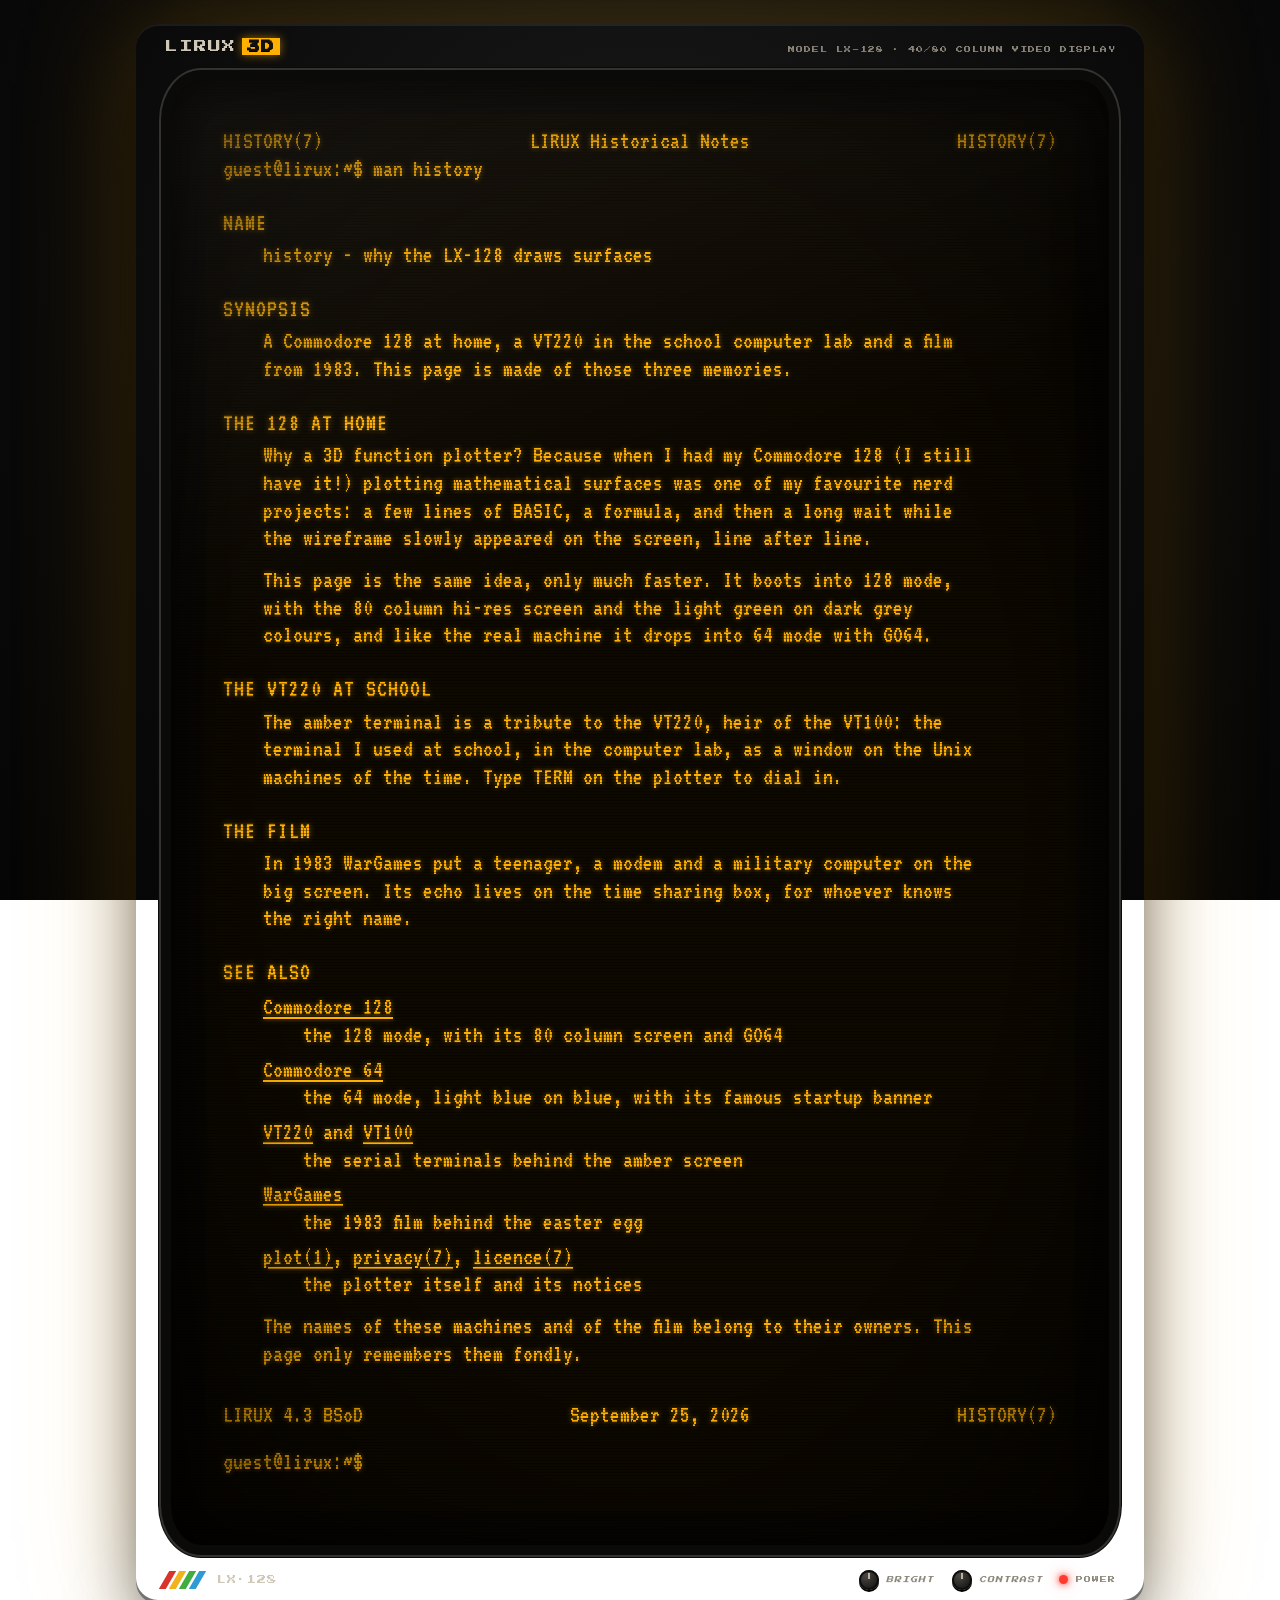
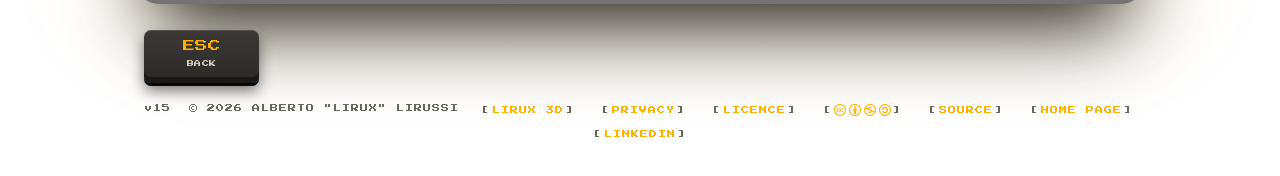
==== history.html @ 651aecba "Add the history page with the notes behind the project A man page on the amber terminal about the Co" ====
<!doctype html>
<html lang="en" data-theme="amber">
<head>
  <meta charset="utf-8">
  <meta name="viewport" content="width=device-width, initial-scale=1">
  <!-- Content security policy: only resources from this site, plus the
       GoatCounter script for the anonymous visit count. -->
  <meta http-equiv="Content-Security-Policy" content="default-src 'none'; script-src 'self' https://gc.zgo.at; style-src 'self' 'unsafe-inline'; font-src 'self'; img-src 'self' https://lirux-lx128.goatcounter.com; connect-src https://lirux-lx128.goatcounter.com; base-uri 'none'; form-action 'none'">
  <meta name="referrer" content="strict-origin-when-cross-origin">
  <title>History · Lirux 3D</title>
  <meta name="description" content="Why LX-128 Surface Retroplot exists: a Commodore 128 at home, a VT220 in the school lab and a film from 1983.">
  <link rel="icon" href="favicon.ico" sizes="32x32">
  <link rel="icon" href="favicon.svg" type="image/svg+xml">
  <link rel="apple-touch-icon" href="apple-touch-icon.png">
  <meta name="theme-color" content="#0a0a0a">
  <link rel="preload" href="fonts/press-start-2p-latin.woff2" as="font" type="font/woff2" crossorigin>
  <link rel="preload" href="fonts/vt323-latin.woff2" as="font" type="font/woff2" crossorigin>
  <link rel="stylesheet" href="style.css">
  <script src="js/analytics.js"></script>
</head>
<body>
  <main class="rig">
    <section class="monitor" aria-label="Monitor">
      <header class="bezel-top">
        <span class="badge">LIRUX<b>3D</b></span>
        <span class="model">MODEL LX-128 &middot; 40/80 COLUMN VIDEO DISPLAY</span>
      </header>

      <div class="screen">
        <div class="display">
          <article class="doc">
            <div class="man-head"><span>HISTORY(7)</span><span>LIRUX Historical Notes</span><span>HISTORY(7)</span></div>

            <p class="cmdline">guest@lirux:~$ man history</p>

            <h2>NAME</h2>
            <p>history - why the LX-128 draws surfaces</p>

            <h2>SYNOPSIS</h2>
            <p>A Commodore 128 at home, a VT220 in the school computer lab and a film from 1983. This
              page is made of those three memories.</p>

            <h2>THE 128 AT HOME</h2>
            <p>Why a 3D function plotter? Because when I had my Commodore 128 (I still have it!)
              plotting mathematical surfaces was one of my favourite nerd projects: a few lines of
              BASIC, a formula, and then a long wait while the wireframe slowly appeared on the screen,
              line after line.</p>
            <p>This page is the same idea, only much faster. It boots into 128 mode, with the 80 column
              hi-res screen and the light green on dark grey colours, and like the real machine it
              drops into 64 mode with <code>GO64</code>.</p>

            <h2>THE VT220 AT SCHOOL</h2>
            <p>The amber terminal is a tribute to the VT220, heir of the VT100: the terminal I used at
              school, in the computer lab, as a window on the Unix machines of the time. Type
              <code>TERM</code> on the plotter to dial in.</p>

            <h2>THE FILM</h2>
            <p>In 1983 WarGames put a teenager, a modem and a military computer on the big screen. Its
              echo lives on the time sharing box, for whoever knows the right name.</p>

            <h2>SEE ALSO</h2>
            <dl>
              <dt><a href="https://en.wikipedia.org/wiki/Commodore_128" target="_blank" rel="noopener noreferrer">Commodore 128</a></dt>
              <dd>the 128 mode, with its 80 column screen and GO64</dd>
              <dt><a href="https://en.wikipedia.org/wiki/Commodore_64" target="_blank" rel="noopener noreferrer">Commodore 64</a></dt>
              <dd>the 64 mode, light blue on blue, with its famous startup banner</dd>
              <dt><a href="https://en.wikipedia.org/wiki/VT220" target="_blank" rel="noopener noreferrer">VT220</a> and <a href="https://en.wikipedia.org/wiki/VT100" target="_blank" rel="noopener noreferrer">VT100</a></dt>
              <dd>the serial terminals behind the amber screen</dd>
              <dt><a href="https://en.wikipedia.org/wiki/WarGames" target="_blank" rel="noopener noreferrer">WarGames</a></dt>
              <dd>the 1983 film behind the easter egg</dd>
              <dt><a href="./">plot(1)</a>, <a href="privacy.html">privacy(7)</a>, <a href="licence.html">licence(7)</a></dt>
              <dd>the plotter itself and its notices</dd>
            </dl>
            <p>The names of these machines and of the film belong to their owners. This page only
              remembers them fondly.</p>

            <div class="man-head man-foot"><span>LIRUX 4.3 BSoD</span><span>September 25, 2026</span><span>HISTORY(7)</span></div>
            <p class="cmdline">guest@lirux:~$ <span class="cur"> </span></p>
          </article>
        </div>
        <div class="glass" aria-hidden="true"></div>
      </div>

      <footer class="bezel-bottom">
        <div class="stripes" aria-hidden="true"><i></i><i></i><i></i><i></i></div>
        <span class="series">LX&middot;128</span>
        <div class="knobs" aria-hidden="true">
          <span class="knob"><i></i><em>BRIGHT</em></span>
          <span class="knob"><i></i><em>CONTRAST</em></span>
        </div>
        <span class="power"><span class="led"></span>POWER</span>
      </footer>
    </section>

    <nav class="keys keys-back" aria-label="Navigation">
      <a class="key" href="./"><span class="fk">ESC</span><span class="lb">BACK</span></a>
    </nav>

    <footer class="credits">
      <span class="version">v15</span>
      <span>&copy; 2026 ALBERTO "LIRUX" LIRUSSI</span>
      <a href="./">LIRUX 3D</a>
      <a href="privacy.html">PRIVACY</a>
      <a href="licence.html">LICENCE</a>
      <a class="cc" href="licence.html" title="Content licensed under CC BY-NC-SA 4.0" aria-label="Content licensed under CC BY-NC-SA 4.0"><span class="cc-badges" aria-hidden="true"><svg viewBox="5.5 -3.5 64 64"><path d="M37.441-3.5c8.951,0,16.572,3.125,22.857,9.372c3.008,3.009,5.295,6.448,6.857,10.314c1.561,3.867,2.344,7.971,2.344,12.314c0,4.381-0.773,8.486-2.314,12.313c-1.543,3.828-3.82,7.21-6.828,10.143c-3.123,3.085-6.666,5.448-10.629,7.086c-3.961,1.638-8.057,2.457-12.285,2.457s-8.276-0.808-12.143-2.429c-3.866-1.618-7.333-3.961-10.4-7.027c-3.067-3.066-5.4-6.524-7-10.372S5.5,32.767,5.5,28.5c0-4.229,0.809-8.295,2.428-12.2c1.619-3.905,3.972-7.4,7.057-10.486C21.08-0.394,28.565-3.5,37.441-3.5zM37.557,2.272c-7.314,0-13.467,2.553-18.458,7.657c-2.515,2.553-4.448,5.419-5.8,8.6c-1.354,3.181-2.029,6.505-2.029,9.972c0,3.429,0.675,6.734,2.029,9.913c1.353,3.183,3.285,6.021,5.8,8.516c2.514,2.496,5.351,4.399,8.515,5.715c3.161,1.314,6.476,1.971,9.943,1.971c3.428,0,6.75-0.665,9.973-1.999c3.219-1.335,6.121-3.257,8.713-5.771c4.99-4.876,7.484-10.99,7.484-18.344c0-3.543-0.648-6.895-1.943-10.057c-1.293-3.162-3.18-5.98-5.654-8.458C50.984,4.844,44.795,2.272,37.557,2.272zM37.156,23.187l-4.287,2.229c-0.458-0.951-1.019-1.619-1.685-2c-0.667-0.38-1.286-0.571-1.858-0.571c-2.856,0-4.286,1.885-4.286,5.657c0,1.714,0.362,3.084,1.085,4.113c0.724,1.029,1.791,1.544,3.201,1.544c1.867,0,3.181-0.915,3.944-2.743l3.942,2c-0.838,1.563-2,2.791-3.486,3.686c-1.484,0.896-3.123,1.343-4.914,1.343c-2.857,0-5.163-0.875-6.915-2.629c-1.752-1.752-2.628-4.19-2.628-7.313c0-3.048,0.886-5.466,2.657-7.257c1.771-1.79,4.009-2.686,6.715-2.686C32.604,18.558,35.441,20.101,37.156,23.187zM55.613,23.187l-4.229,2.229c-0.457-0.951-1.02-1.619-1.686-2c-0.668-0.38-1.307-0.571-1.914-0.571c-2.857,0-4.287,1.885-4.287,5.657c0,1.714,0.363,3.084,1.086,4.113c0.723,1.029,1.789,1.544,3.201,1.544c1.865,0,3.18-0.915,3.941-2.743l4,2c-0.875,1.563-2.057,2.791-3.541,3.686c-1.486,0.896-3.105,1.343-4.857,1.343c-2.896,0-5.209-0.875-6.941-2.629c-1.736-1.752-2.602-4.19-2.602-7.313c0-3.048,0.885-5.466,2.658-7.257c1.77-1.79,4.008-2.686,6.713-2.686C51.117,18.558,53.938,20.101,55.613,23.187z"/></svg><svg viewBox="5.5 -3.5 64 64"><path d="M37.443-3.5c8.988,0,16.57,3.085,22.742,9.257C66.393,11.967,69.5,19.548,69.5,28.5c0,8.991-3.049,16.476-9.145,22.456C53.879,57.319,46.242,60.5,37.443,60.5c-8.649,0-16.153-3.144-22.514-9.43C8.644,44.784,5.5,37.262,5.5,28.5c0-8.761,3.144-16.342,9.429-22.742C21.101-0.415,28.604-3.5,37.443-3.5zM37.557,2.272c-7.276,0-13.428,2.553-18.457,7.657c-5.22,5.334-7.829,11.525-7.829,18.572c0,7.086,2.59,13.22,7.77,18.398c5.181,5.182,11.352,7.771,18.514,7.771c7.123,0,13.334-2.607,18.629-7.828c5.029-4.838,7.543-10.952,7.543-18.343c0-7.276-2.553-13.465-7.656-18.571C50.967,4.824,44.795,2.272,37.557,2.272zM46.129,20.557v13.085h-3.656v15.542h-9.944V33.643h-3.656V20.557c0-0.572,0.2-1.057,0.599-1.457c0.401-0.399,0.887-0.6,1.457-0.6h13.144c0.533,0,1.01,0.2,1.428,0.6C45.918,19.5,46.129,19.986,46.129,20.557zM33.042,12.329c0-3.008,1.485-4.514,4.458-4.514s4.457,1.504,4.457,4.514c0,2.971-1.486,4.457-4.457,4.457S33.042,15.3,33.042,12.329z"/></svg><svg viewBox="5.5 -3.5 64 64"><path d="M37.442-3.5c8.99,0,16.571,3.085,22.743,9.256C66.393,11.928,69.5,19.509,69.5,28.5c0,8.992-3.048,16.476-9.145,22.458C53.88,57.32,46.241,60.5,37.442,60.5c-8.686,0-16.19-3.162-22.513-9.485C8.644,44.728,5.5,37.225,5.5,28.5c0-8.762,3.144-16.343,9.429-22.743C21.1-0.414,28.604-3.5,37.442-3.5zM12.7,19.872c-0.952,2.628-1.429,5.505-1.429,8.629c0,7.086,2.59,13.22,7.77,18.4c5.219,5.144,11.391,7.715,18.514,7.715c7.201,0,13.409-2.608,18.63-7.829c1.867-1.79,3.332-3.657,4.398-5.602l-12.056-5.371c-0.421,2.02-1.439,3.667-3.057,4.942c-1.622,1.276-3.535,2.011-5.744,2.2v4.915h-3.714v-4.915c-3.543-0.036-6.782-1.312-9.714-3.827l4.4-4.457c2.094,1.942,4.476,2.913,7.143,2.913c1.104,0,2.048-0.246,2.83-0.743c0.78-0.494,1.172-1.312,1.172-2.457c0-0.801-0.287-1.448-0.858-1.943l-3.085-1.315l-3.771-1.715l-5.086-2.229L12.7,19.872zM37.557,2.214c-7.276,0-13.428,2.571-18.457,7.714c-1.258,1.258-2.439,2.686-3.543,4.287L27.786,19.7c0.533-1.676,1.542-3.019,3.029-4.028c1.484-1.009,3.218-1.571,5.2-1.686V9.071h3.715v4.915c2.934,0.153,5.6,1.143,8,2.971l-4.172,4.286c-1.793-1.257-3.619-1.885-5.486-1.885c-0.991,0-1.876,0.191-2.656,0.571c-0.781,0.381-1.172,1.029-1.172,1.943c0,0.267,0.095,0.533,0.285,0.8l4.057,1.83l2.8,1.257l5.144,2.285l16.397,7.314c0.535-2.248,0.801-4.533,0.801-6.857c0-7.353-2.552-13.543-7.656-18.573C51.005,4.785,44.831,2.214,37.557,2.214z"/></svg><svg viewBox="5.5 -3.5 64 64"><path d="M37.443-3.5c8.951,0,16.531,3.105,22.742,9.315C66.393,11.987,69.5,19.548,69.5,28.5c0,8.954-3.049,16.457-9.145,22.514C53.918,57.338,46.279,60.5,37.443,60.5c-8.649,0-16.153-3.143-22.514-9.429C8.644,44.786,5.5,37.264,5.5,28.501c0-8.723,3.144-16.285,9.429-22.685C21.138-0.395,28.643-3.5,37.443-3.5zM37.557,2.272c-7.276,0-13.428,2.572-18.457,7.715c-5.22,5.296-7.829,11.467-7.829,18.513c0,7.125,2.59,13.257,7.77,18.4c5.181,5.182,11.352,7.771,18.514,7.771c7.123,0,13.334-2.609,18.629-7.828c5.029-4.876,7.543-10.99,7.543-18.343c0-7.313-2.553-13.485-7.656-18.513C51.004,4.842,44.832,2.272,37.557,2.272zM23.271,23.985c0.609-3.924,2.189-6.962,4.742-9.114c2.552-2.152,5.656-3.228,9.314-3.228c5.027,0,9.029,1.62,12,4.856c2.971,3.238,4.457,7.391,4.457,12.457c0,4.915-1.543,9-4.627,12.256c-3.088,3.256-7.086,4.886-12.002,4.886c-3.619,0-6.743-1.085-9.371-3.257c-2.629-2.172-4.209-5.257-4.743-9.257H31.1c0.19,3.886,2.533,5.829,7.029,5.829c2.246,0,4.057-0.972,5.428-2.914c1.373-1.942,2.059-4.534,2.059-7.771c0-3.391-0.629-5.971-1.885-7.743c-1.258-1.771-3.066-2.657-5.43-2.657c-4.268,0-6.667,1.885-7.2,5.656h2.343l-6.342,6.343l-6.343-6.343L23.271,23.985L23.271,23.985z"/></svg></span></a>
      <a href="https://github.com/alirux/lx-128-surface-retroplot" target="_blank" rel="noopener noreferrer">SOURCE</a>
      <a href="https://alirux.github.io/" target="_blank" rel="noopener noreferrer">HOME PAGE</a>
      <a href="https://www.linkedin.com/in/alberto-lirussi/" target="_blank" rel="noopener noreferrer">LINKEDIN</a>
    </footer>
  </main>

  <script src="js/back.js"></script>
</body>
</html>
---- style.css ----
/* LIRUX 3D: an 80s monitor on a dark desk. */

/* Both typefaces are served from this site (SIL Open Font License, see fonts/). */
@font-face {
  font-family: 'Press Start 2P';
  font-style: normal;
  font-weight: 400;
  font-display: swap;
  src: url('fonts/press-start-2p-latin.woff2') format('woff2');
}
@font-face {
  font-family: 'VT323';
  font-style: normal;
  font-weight: 400;
  font-display: swap;
  src: url('fonts/vt323-latin.woff2') format('woff2');
}

/* 128 mode (default): light green on dark grey, light green border. */
:root {
  --fg: #9ad284;
  --bg: #444444;
  --border: #9ad284;
  --dim: #6c6c6c;
  --glow: color-mix(in srgb, var(--fg) 45%, transparent);
  --glow-soft: color-mix(in srgb, var(--fg) 20%, transparent);

  --case-hi: #2d2b28;
  --case: #1d1c1a;
  --case-lo: #121110;
  --label: #8d877b;
  --key-top: #3b3834;
  --key-side: #1a1917;
  --key-text: #dcd5c6;

  --font-vt: 'VT323', ui-monospace, 'SF Mono', Menlo, Consolas, monospace;
  --font-pix: 'Press Start 2P', ui-monospace, Menlo, monospace;

  /* Home computer screens: blocky 8x8 characters, all caps. */
  --font-term: var(--font-pix);
  --term-size: 12px;
  --lh: 1.6;
  --case: uppercase;
  --status-max: 13px;
}

/* 64 mode: light blue on blue, light blue border. */
:root[data-theme="c64"] {
  --fg: #6c5eb5;
  --bg: #352879;
  --border: #6c5eb5;
  --dim: #6c5eb5;
}

/* Terminal: amber monochrome serial terminal, black glass, lowercase. */
:root[data-theme="amber"] {
  --fg: #ffb000;
  --bg: color-mix(in srgb, var(--fg) 5%, #000);
  --border: #0a0703;
  --dim: color-mix(in srgb, var(--fg) 55%, #000);
  --glow: color-mix(in srgb, var(--fg) 55%, transparent);
  --glow-soft: color-mix(in srgb, var(--fg) 25%, transparent);
  --font-term: var(--font-vt);
  --term-size: 22px;
  --lh: 1.05;
  --case: none;
  --status-max: 26px;
}

* { box-sizing: border-box; }

html, body {
  margin: 0;
  min-height: 100%;
  background: radial-gradient(ellipse at 50% 30%, #1a1a1a 0%, #0a0a0a 60%, #050505 100%) fixed;
  color: var(--label);
}

body {
  font-family: var(--font-vt);
  -webkit-font-smoothing: none;
}

.rig {
  width: min(1040px, 100%);
  margin: 0 auto;
  padding: 24px 16px 32px;
}

/* ---------- the monitor case ---------- */

.monitor {
  background: linear-gradient(180deg, var(--case-hi) 0%, var(--case) 45%, var(--case-lo) 100%);
  border-radius: 22px;
  padding: 14px 22px 12px;
  box-shadow:
    inset 0 2px 0 rgba(255, 255, 255, 0.07),
    inset 0 -4px 0 rgba(0, 0, 0, 0.55),
    0 40px 80px -20px rgba(0, 0, 0, 0.9),
    0 0 120px var(--glow-soft);
}

.bezel-top {
  display: flex;
  align-items: baseline;
  justify-content: space-between;
  gap: 16px;
  padding: 2px 6px 14px;
}

.badge {
  font-family: var(--font-pix);
  font-size: 13px;
  letter-spacing: 1px;
  color: #cfc8b8;
  text-shadow: 0 1px 0 #000;
}
.badge b {
  margin-left: 6px;
  padding: 2px 5px;
  color: #111;
  background: var(--fg);
  box-shadow: 0 0 10px var(--glow);
}

.model {
  font-family: var(--font-pix);
  font-size: 7px;
  letter-spacing: 1px;
  color: var(--label);
  text-align: right;
}

/* ---------- the CRT ---------- */

.screen {
  position: relative;
  padding: clamp(14px, 3.2vw, 34px);
  background: var(--border);
  border-radius: 30px / 40px;
  overflow: hidden;
  box-shadow:
    0 0 0 10px #0a0a09,
    0 0 0 12px #34322e,
    0 0 0 13px #0a0a09;
  margin: 13px;
}

.tape {
  position: absolute;
  inset: 0;
  width: 100%;
  height: 100%;
  image-rendering: pixelated;
  opacity: 0;
}
.tape.on { opacity: 1; }

.display {
  position: relative;
  z-index: 1;
  background: var(--bg);
  color: var(--fg);
  text-shadow: 0 0 5px var(--glow);
}

.plotwrap {
  display: flex;
  justify-content: center;
  align-items: flex-start;
  overflow: hidden;
}

#plot {
  display: block;
  image-rendering: pixelated;
  image-rendering: crisp-edges;
  touch-action: none;
  cursor: grab;
  outline: none;
  filter: drop-shadow(0 0 3px var(--glow));
}
#plot:active { cursor: grabbing; }
#plot:focus-visible { box-shadow: 0 0 0 1px var(--dim); }

.status {
  display: flex;
  justify-content: space-between;
  gap: 16px;
  padding: 1px 8px 0;
  font-family: var(--font-term);
  font-size: min(var(--term-size), var(--status-max));
  line-height: var(--lh);
  text-transform: var(--case);
  background: var(--fg);
  color: var(--bg);
  text-shadow: none;
  box-shadow: 0 0 10px var(--glow);
  white-space: nowrap;
}
.textmode .plotwrap,
.textmode .status { display: none; }
.status .l { overflow: hidden; text-overflow: ellipsis; min-width: 0; }
.status .r { flex: none; }

.term {
  height: calc(var(--term-size) * var(--lh) * 7 + 8px);
  padding: 4px 8px;
  overflow-y: auto;
  overflow-x: hidden;
  font-family: var(--font-term);
  font-size: var(--term-size);
  line-height: var(--lh);
  text-transform: var(--case);
  cursor: text;
  scrollbar-width: thin;
  scrollbar-color: var(--dim) transparent;
}
.term::-webkit-scrollbar { width: 6px; }
.term::-webkit-scrollbar-thumb { background: var(--dim); }

.out, .mirror {
  white-space: pre-wrap;
  word-break: break-all;
}
.out .center { text-align: center; }
.out .rev {
  display: inline;
  background: var(--fg);
  color: var(--bg);
  text-shadow: none;
}

.inputline {
  position: relative;
  display: block;
  min-height: calc(var(--lh) * 1em);
}
.inputline input {
  position: absolute;
  inset: 0;
  width: 100%;
  opacity: 0;
  border: 0;
  padding: 0;
  font: inherit;
  background: transparent;
  color: transparent;
}

.cur {
  background: var(--fg);
  color: var(--bg);
  text-shadow: none;
  animation: blink 1.06s steps(1) infinite;
}
.inputline:not(:focus-within) .cur { animation: none; background: var(--dim); }

@keyframes blink {
  50% { background: transparent; color: var(--fg); }
}

/* The glass: scanlines, vignette and a faint reflection over everything. */
.glass {
  position: absolute;
  inset: 0;
  z-index: 2;
  pointer-events: none;
  border-radius: inherit;
  background:
    linear-gradient(160deg, rgba(255, 255, 255, 0.06) 0%, rgba(255, 255, 255, 0) 35%),
    radial-gradient(ellipse at center, rgba(0, 0, 0, 0) 58%, rgba(0, 0, 0, 0.6) 100%),
    repeating-linear-gradient(to bottom, rgba(0, 0, 0, 0.3) 0 1px, rgba(0, 0, 0, 0) 1px 3px);
  box-shadow: inset 0 0 50px rgba(0, 0, 0, 0.7);
  animation: flicker 0.12s steps(2) infinite;
}
@keyframes flicker {
  0% { opacity: 0.96; }
  100% { opacity: 1; }
}

/* ---------- bottom of the case ---------- */

.bezel-bottom {
  display: flex;
  align-items: center;
  gap: 16px;
  padding: 12px 6px 2px;
  font-family: var(--font-pix);
  font-size: 7px;
  letter-spacing: 1px;
}

.stripes {
  display: flex;
  gap: 3px;
  transform: skewX(-30deg);
}
.stripes i { width: 7px; height: 18px; }
.stripes i:nth-child(1) { background: #d8342c; }
.stripes i:nth-child(2) { background: #f2b21c; }
.stripes i:nth-child(3) { background: #3fae3f; }
.stripes i:nth-child(4) { background: #2e9bd6; }

.series { color: #cfc8b8; font-size: 9px; }

.knobs { display: flex; gap: 18px; margin-left: auto; }
.knob { display: flex; align-items: center; gap: 7px; color: var(--label); }
.knob i {
  width: 20px;
  height: 20px;
  border-radius: 50%;
  background: radial-gradient(circle at 35% 30%, #4a4743, #1b1a18 70%);
  box-shadow: 0 2px 0 #000, inset 0 0 0 2px #0e0d0c;
  position: relative;
}
.knob i::after {
  content: '';
  position: absolute;
  left: 9px;
  top: 3px;
  width: 2px;
  height: 6px;
  background: #b9b2a3;
}

.power { display: flex; align-items: center; gap: 8px; color: var(--label); }
.led {
  width: 9px;
  height: 9px;
  border-radius: 50%;
  background: #ff3b2f;
  box-shadow: 0 0 6px #ff3b2f, 0 0 14px rgba(255, 59, 47, 0.6);
}

/* ---------- function keys ---------- */

.keys {
  display: grid;
  grid-template-columns: repeat(8, 1fr);
  gap: 10px;
  margin: 26px 8px 0;
}

.key {
  appearance: none;
  border: 0;
  cursor: pointer;
  padding: 10px 6px 16px;
  border-radius: 7px;
  background: linear-gradient(180deg, var(--key-top) 0%, #2c2a27 100%);
  box-shadow:
    inset 0 1px 0 rgba(255, 255, 255, 0.12),
    inset 0 -6px 0 var(--key-side),
    0 3px 0 #070707,
    0 8px 14px rgba(0, 0, 0, 0.5);
  color: var(--key-text);
  font-family: var(--font-pix);
  text-align: center;
  display: flex;
  flex-direction: column;
  align-items: center;
  gap: 8px;
  transition: transform 0.04s;
}
.key:hover .fk { text-shadow: 0 0 8px var(--glow); }
.key:active, .key.down {
  transform: translateY(3px);
  box-shadow:
    inset 0 1px 0 rgba(255, 255, 255, 0.08),
    inset 0 -3px 0 var(--key-side),
    0 0 0 #070707,
    0 4px 8px rgba(0, 0, 0, 0.5);
}
.key:focus-visible { outline: 2px solid var(--fg); outline-offset: 3px; }
.key .fk { font-size: 12px; color: var(--fg); }
.key .lb { font-size: 7px; letter-spacing: 0.5px; color: var(--key-text); }

.hint {
  margin: 22px 0 0;
  text-align: center;
  font-family: var(--font-pix);
  font-size: 8px;
  line-height: 1.8;
  letter-spacing: 1px;
  color: #6b665d;
}
.hint kbd {
  font-family: inherit;
  color: var(--fg);
}

/* ---------- copyright line ---------- */

.credits {
  display: flex;
  flex-wrap: wrap;
  justify-content: center;
  gap: 6px 18px;
  margin: 18px 0 0;
  font-family: var(--font-pix);
  font-size: 8px;
  line-height: 1.8;
  letter-spacing: 1px;
  color: #6b665d;
}
.credits a {
  color: var(--fg);
  text-decoration: none;
  padding: 2px 4px;
}
.credits a::before { content: '['; color: #6b665d; margin-right: 2px; }
.credits a::after { content: ']'; color: #6b665d; margin-left: 2px; }
.credits .cc-badges {
  display: inline-flex;
  gap: 3px;
  vertical-align: -2px;
}
.credits .cc-badges svg {
  display: block;
  width: 12px;
  height: 12px;
  fill: currentColor;
}
.credits a:hover,
.credits a:focus-visible {
  background: var(--fg);
  color: #111;
  outline: none;
}

/* ---------- privacy page: a man page on the amber terminal ---------- */

.doc {
  padding: 14px 18px 20px;
  font-family: var(--font-vt);
  font-size: 24px;
  line-height: 1.15;
}
.doc h2 {
  margin: 1.1em 0 0.2em;
  font: inherit;
  letter-spacing: 1px;
  text-shadow: 0 0 6px var(--glow), 0 0 1px var(--fg);
}
.doc p,
.doc dl {
  margin: 0 0 0.6em 4ch;
  max-width: 72ch;
}
.doc dt { margin-top: 0.3em; }
.doc dd { margin: 0 0 0 4ch; }
.doc code { font: inherit; }
.doc a { color: inherit; text-underline-offset: 3px; }
.doc a:hover { background: var(--fg); color: var(--bg); text-shadow: none; }
.doc .cmdline { margin-left: 0; }
.man-head {
  display: flex;
  justify-content: space-between;
  gap: 12px;
  flex-wrap: wrap;
}
.man-foot { margin: 1.4em 0 0.8em; }

.keys-back { grid-template-columns: repeat(8, 1fr); }
a.key { text-decoration: none; }

/* ---------- small screens ---------- */

@media (max-width: 720px) {
  :root { --term-size: 10px; }
  :root[data-theme="amber"] { --term-size: 19px; }
  .rig { padding: 12px 10px 24px; }
  .monitor { padding: 10px 10px 10px; border-radius: 16px; }
  .screen { margin: 8px; box-shadow: 0 0 0 6px #0a0a09, 0 0 0 8px #34322e; border-radius: 18px / 24px; }
  .model, .knobs { display: none; }
  .power { margin-left: auto; }
  .keys { grid-template-columns: repeat(4, 1fr); gap: 8px; margin: 18px 0 0; }
  .doc { font-size: 19px; padding: 10px 8px 16px; }
  .doc p, .doc dl { margin-left: 2ch; }
}

@media (prefers-reduced-motion: reduce) {
  .glass { animation: none; }
  .cur { animation: none; }
}
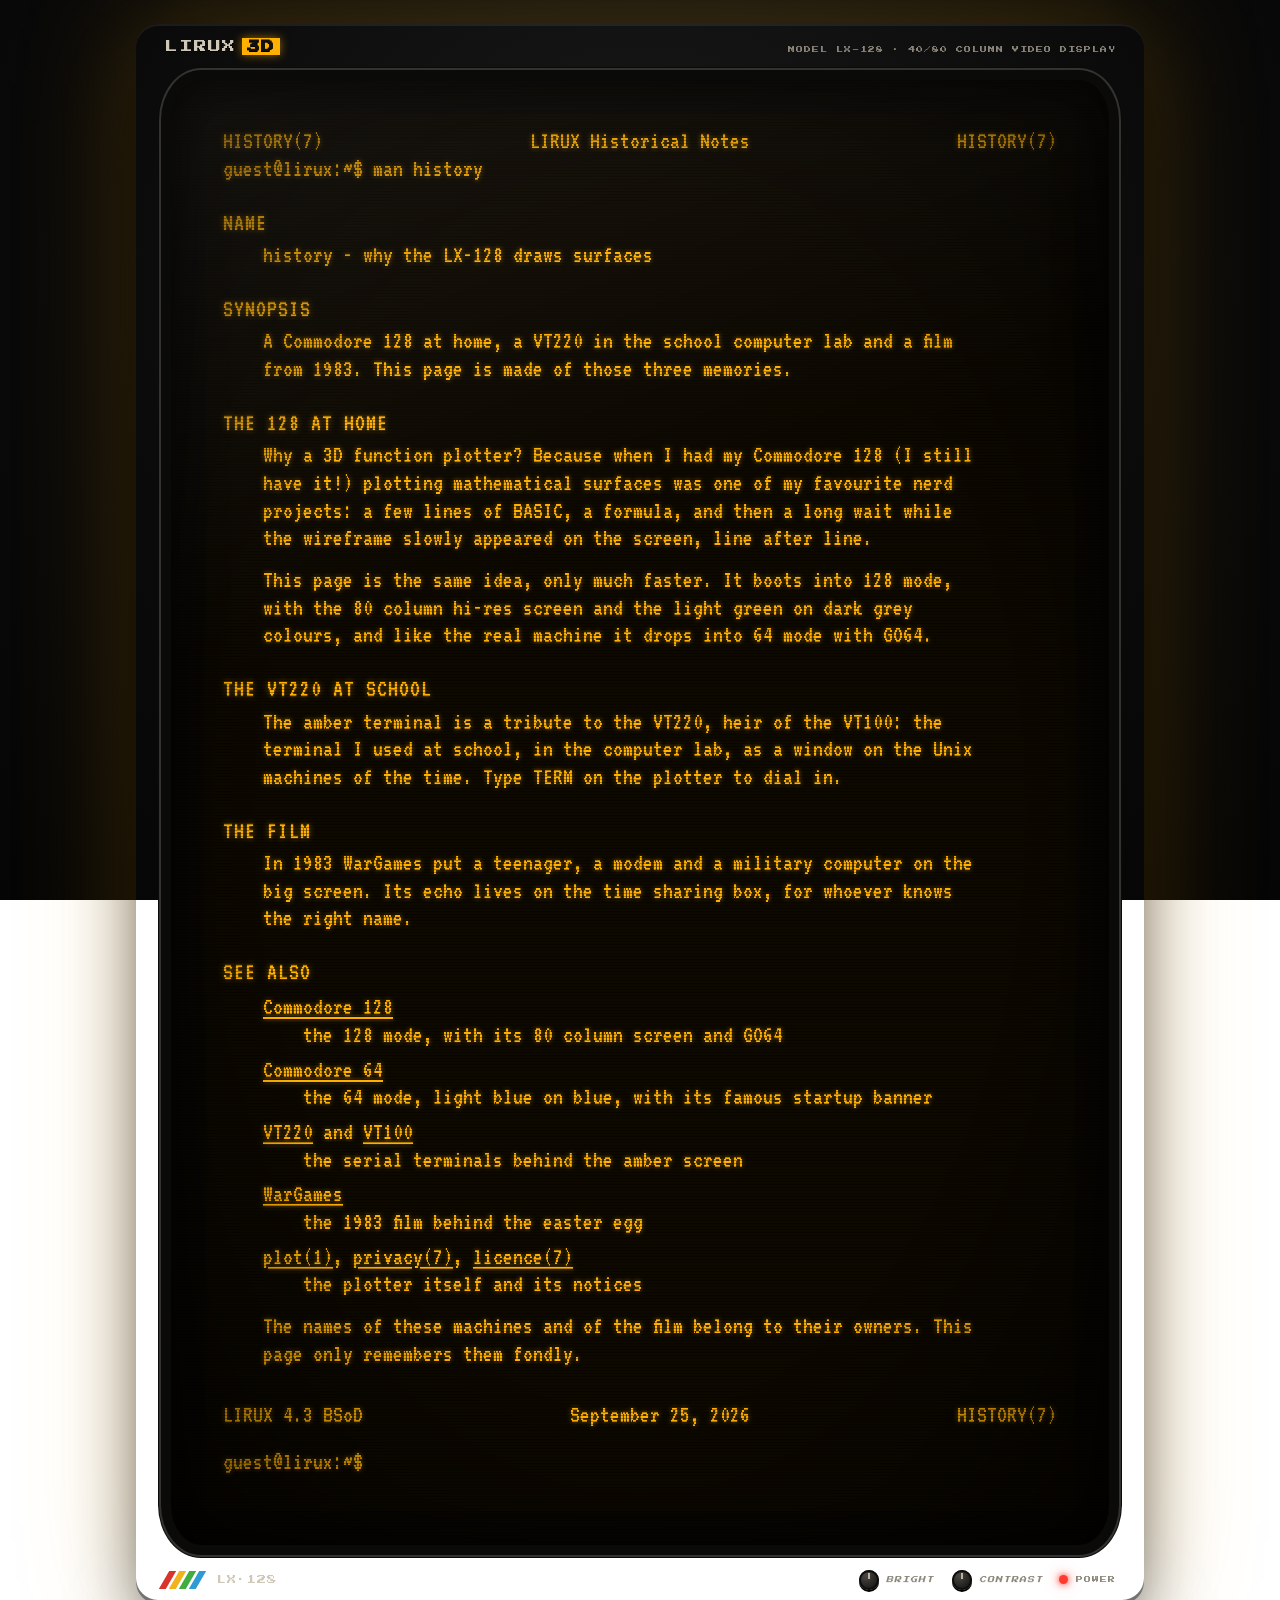
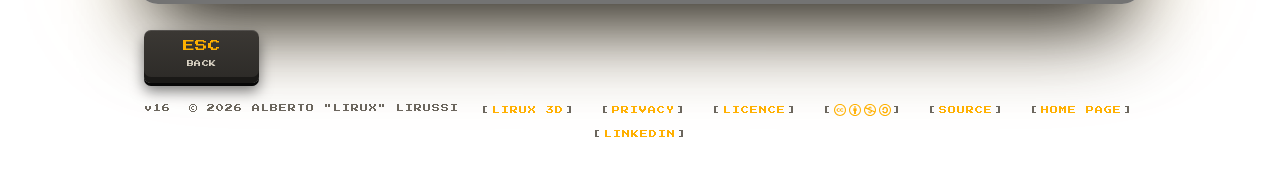
==== commit 2f0ed02b: "Explain DLOAD and LOAD in the README" ====
--- a/history.html
+++ b/history.html
@@ -97,7 +97,7 @@
     </nav>
 
     <footer class="credits">
-      <span class="version">v15</span>
+      <span class="version">v16</span>
       <span>&copy; 2026 ALBERTO "LIRUX" LIRUSSI</span>
       <a href="./">LIRUX 3D</a>
       <a href="privacy.html">PRIVACY</a>
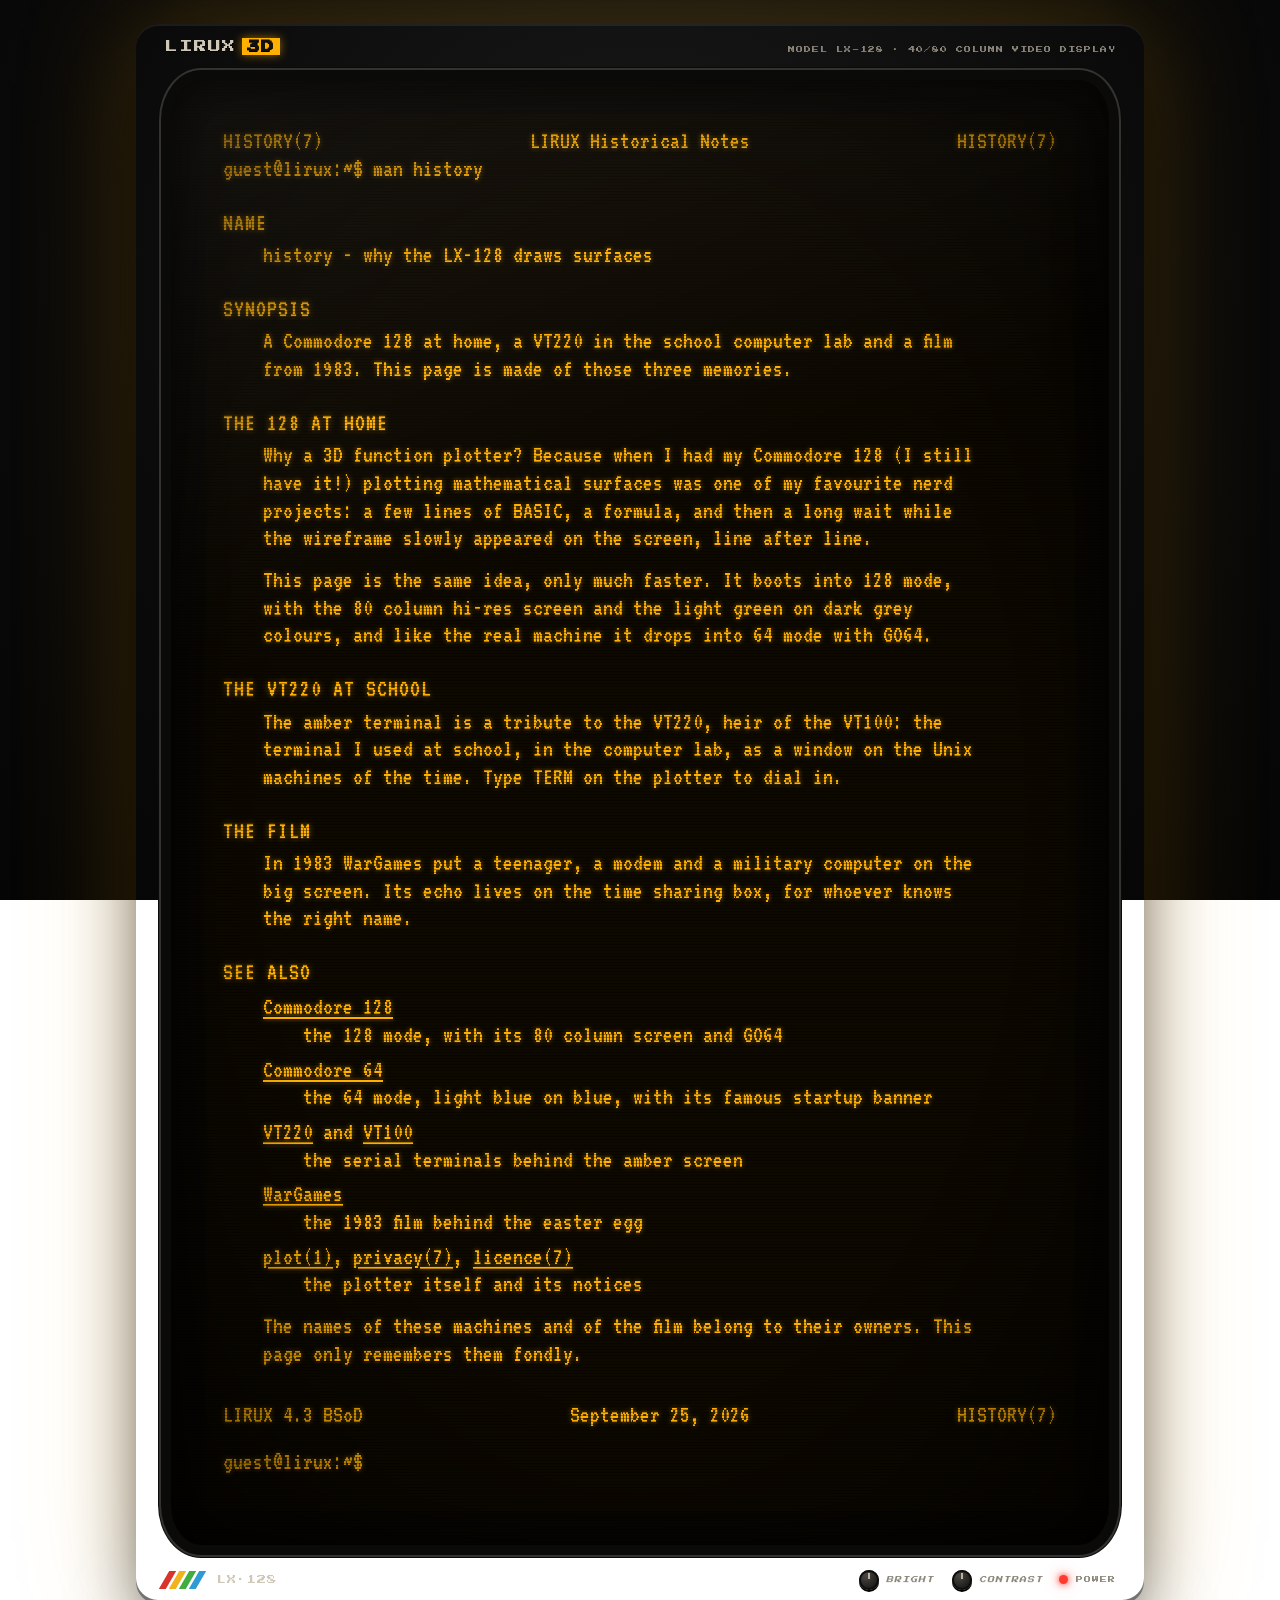
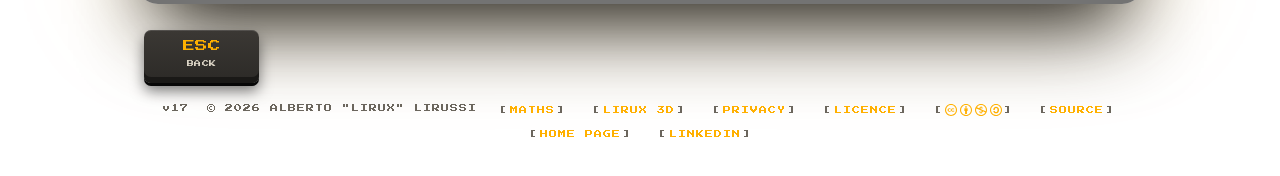
==== commit 8adf47af: "Add the maths page and man pages in the terminal A maths(7) man page explains surfaces, complex numb" ====
--- a/history.html
+++ b/history.html
@@ -97,8 +97,9 @@
     </nav>
 
     <footer class="credits">
-      <span class="version">v16</span>
+      <span class="version">v17</span>
       <span>&copy; 2026 ALBERTO "LIRUX" LIRUSSI</span>
+      <a href="maths.html">MATHS</a>
       <a href="./">LIRUX 3D</a>
       <a href="privacy.html">PRIVACY</a>
       <a href="licence.html">LICENCE</a>
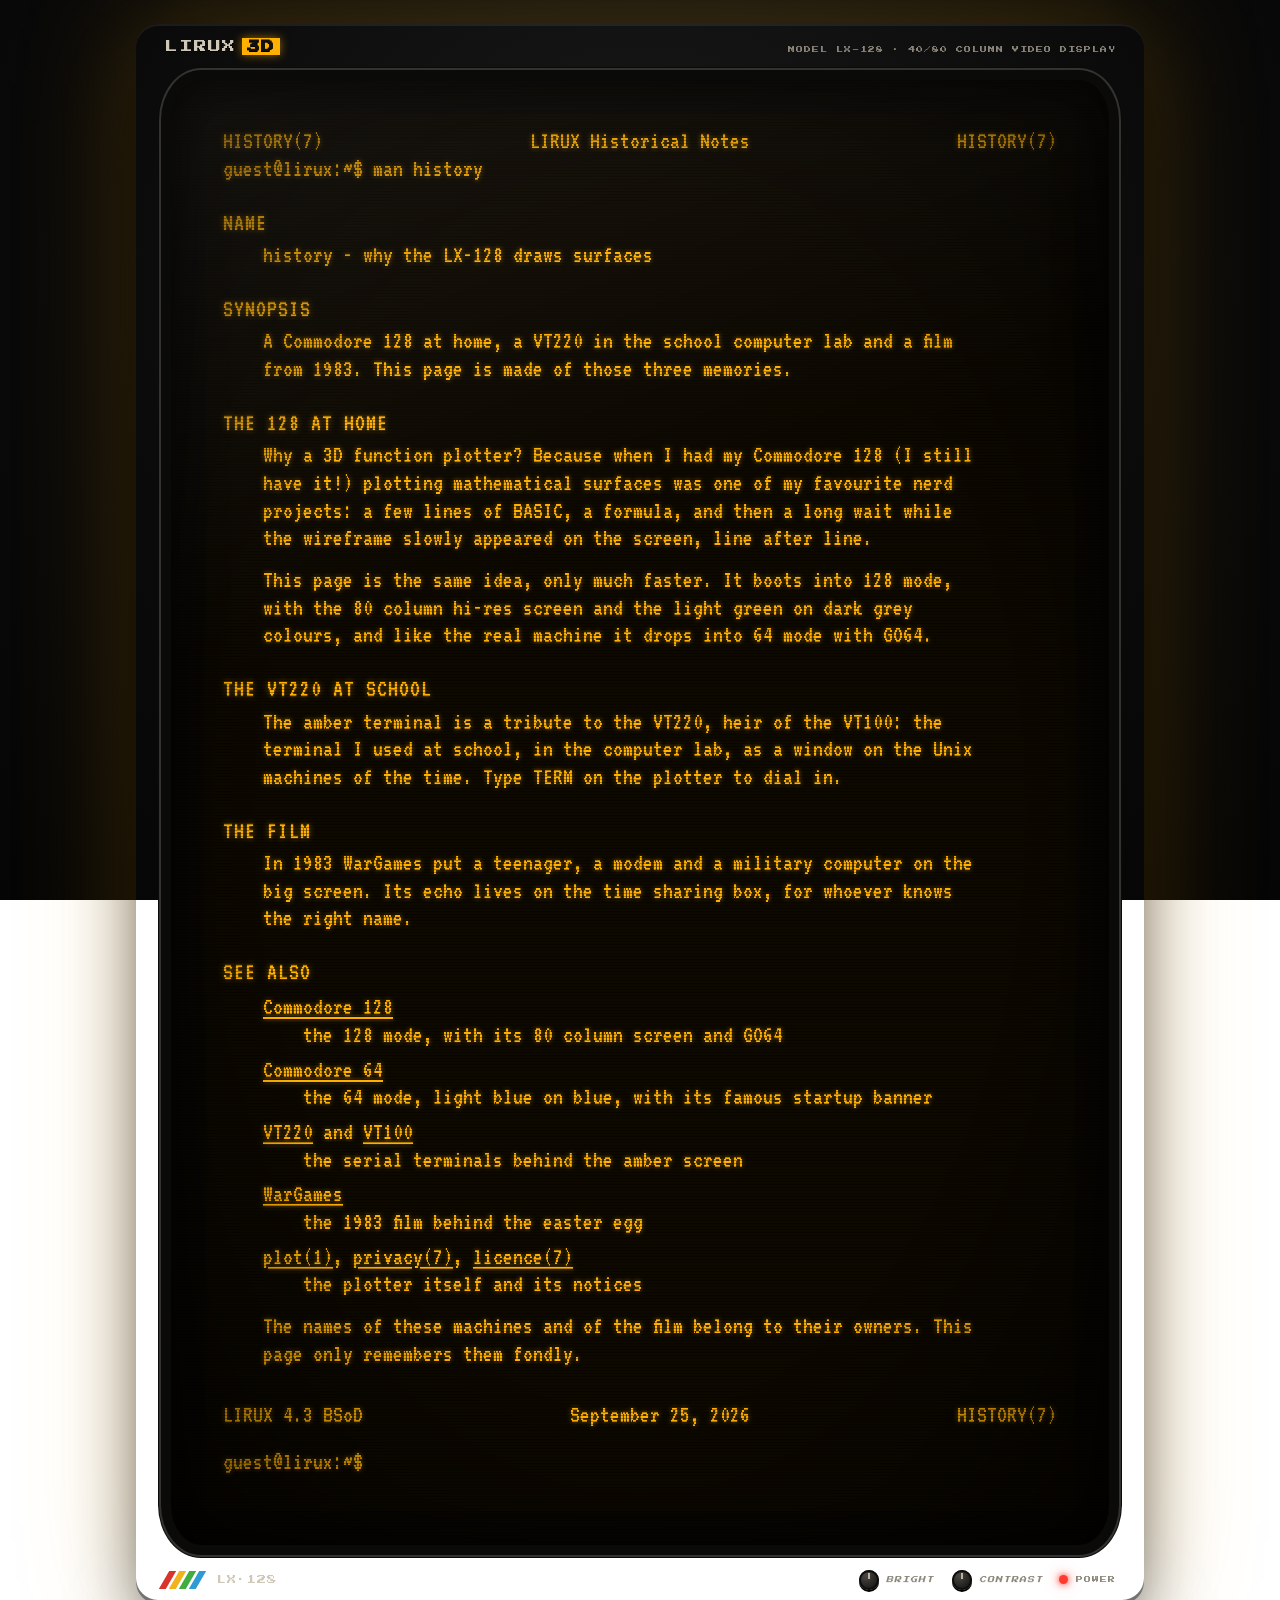
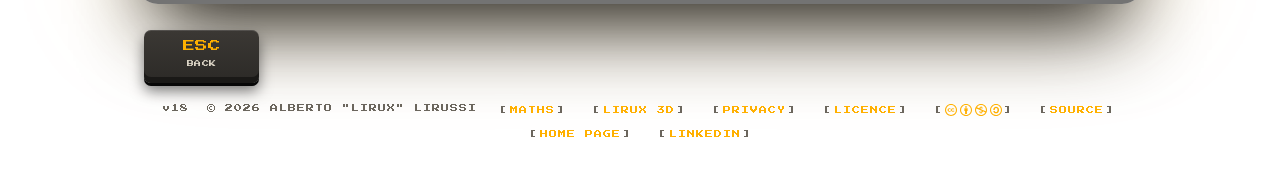
==== commit 071b38fa: "Keep the session when leaving the plotter for another page ESC and BACK use the browser history, and" ====
--- a/history.html
+++ b/history.html
@@ -97,7 +97,7 @@
     </nav>
 
     <footer class="credits">
-      <span class="version">v17</span>
+      <span class="version">v18</span>
       <span>&copy; 2026 ALBERTO "LIRUX" LIRUSSI</span>
       <a href="maths.html">MATHS</a>
       <a href="./">LIRUX 3D</a>
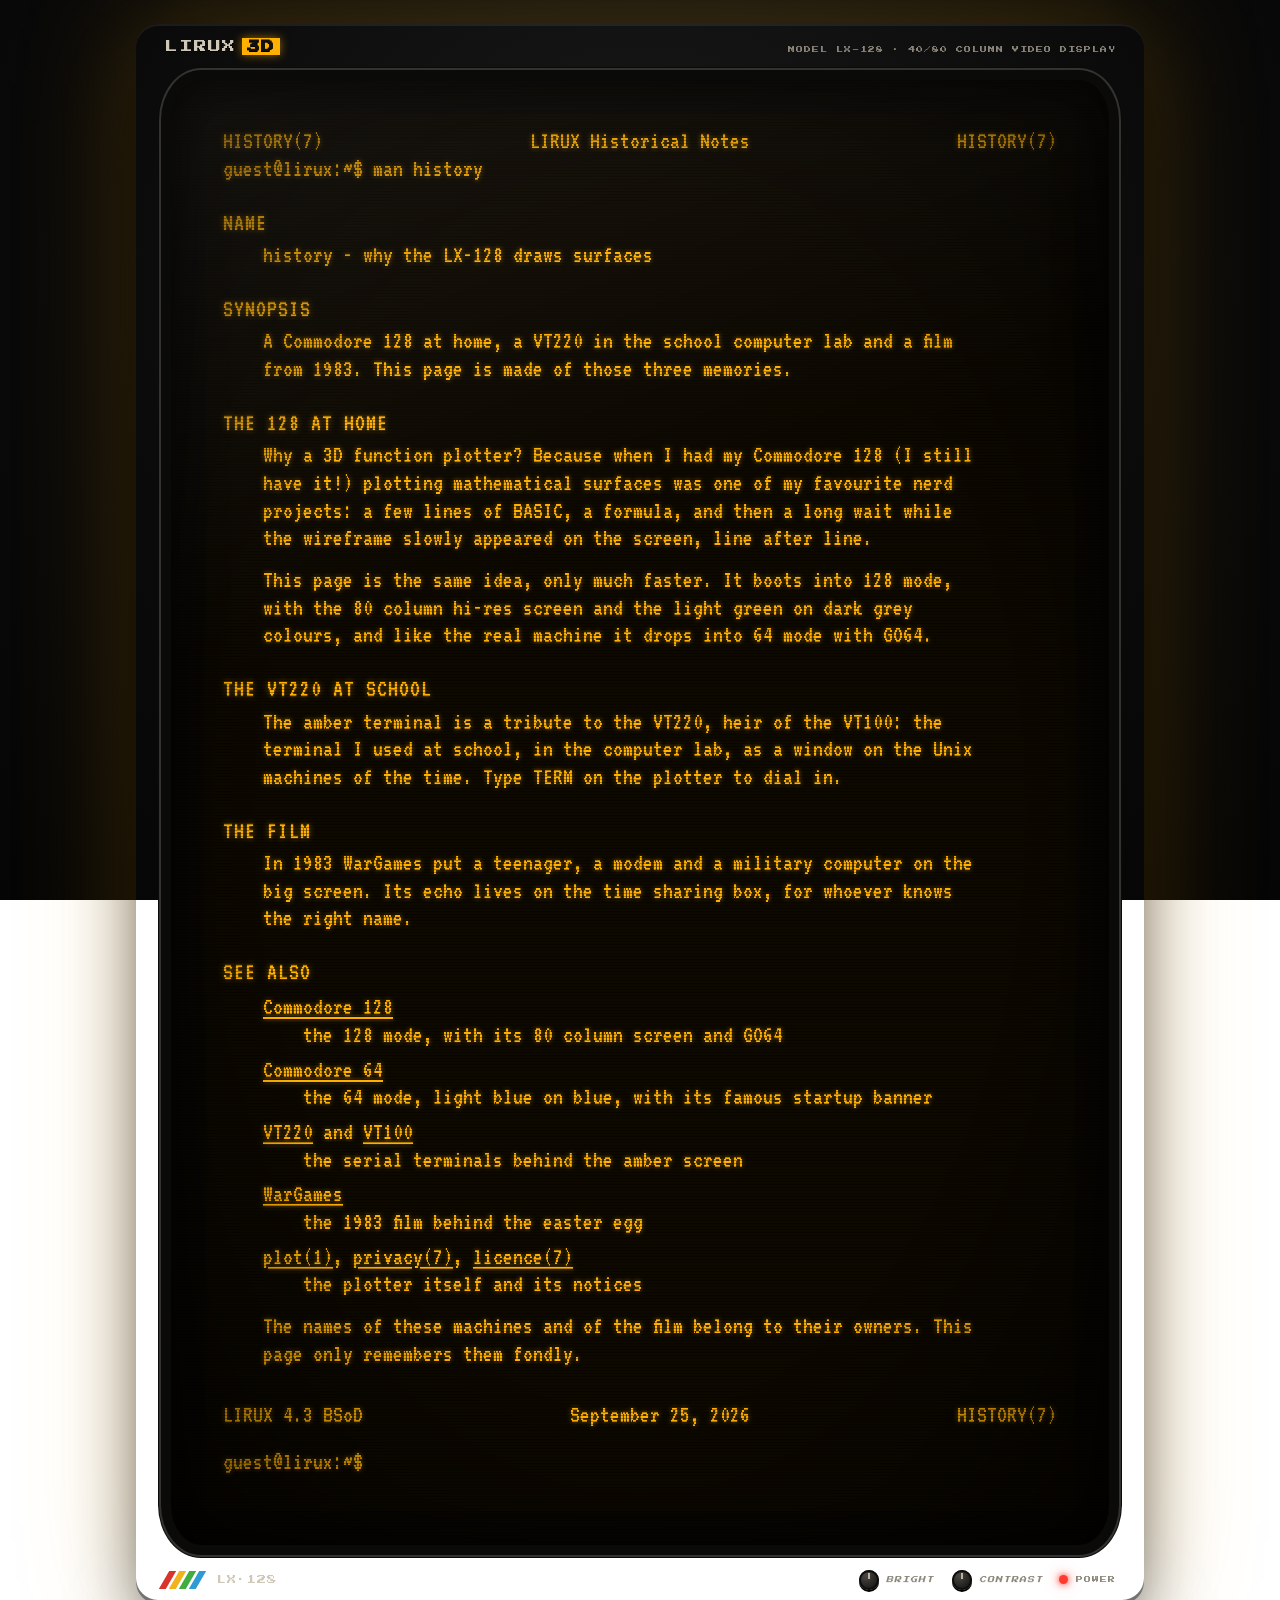
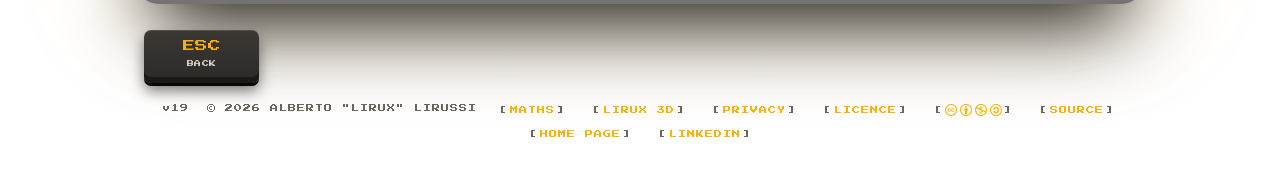
==== commit 9438e6fb: "Ask for a real password in the amber terminal The terminal waits at Password: without echoing what i" ====
--- a/history.html
+++ b/history.html
@@ -97,7 +97,7 @@
     </nav>
 
     <footer class="credits">
-      <span class="version">v18</span>
+      <span class="version">v19</span>
       <span>&copy; 2026 ALBERTO "LIRUX" LIRUSSI</span>
       <a href="maths.html">MATHS</a>
       <a href="./">LIRUX 3D</a>
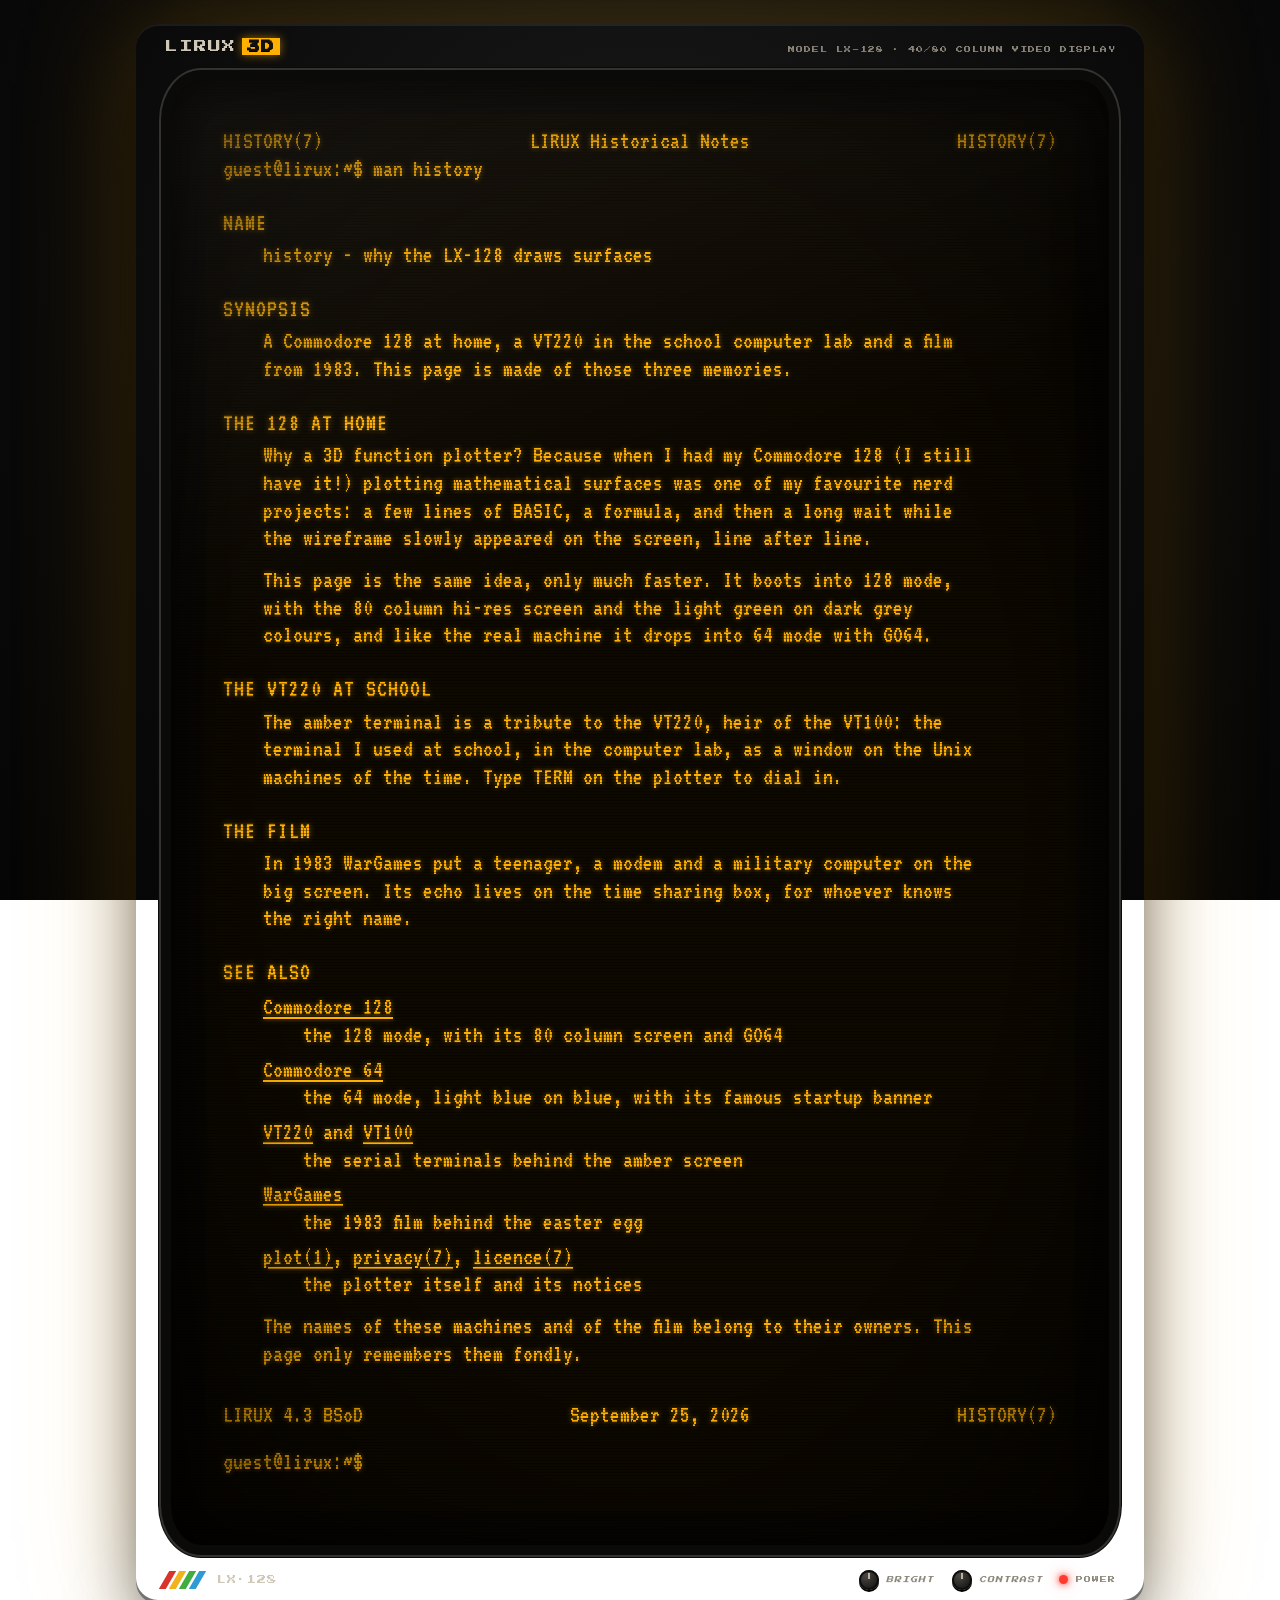
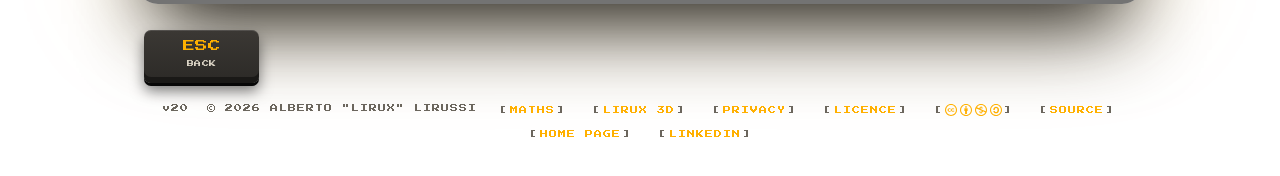
==== commit 51b6c1de: "Refresh the README screenshots and the social card" ====
--- a/history.html
+++ b/history.html
@@ -97,7 +97,7 @@
     </nav>
 
     <footer class="credits">
-      <span class="version">v19</span>
+      <span class="version">v20</span>
       <span>&copy; 2026 ALBERTO "LIRUX" LIRUSSI</span>
       <a href="maths.html">MATHS</a>
       <a href="./">LIRUX 3D</a>
